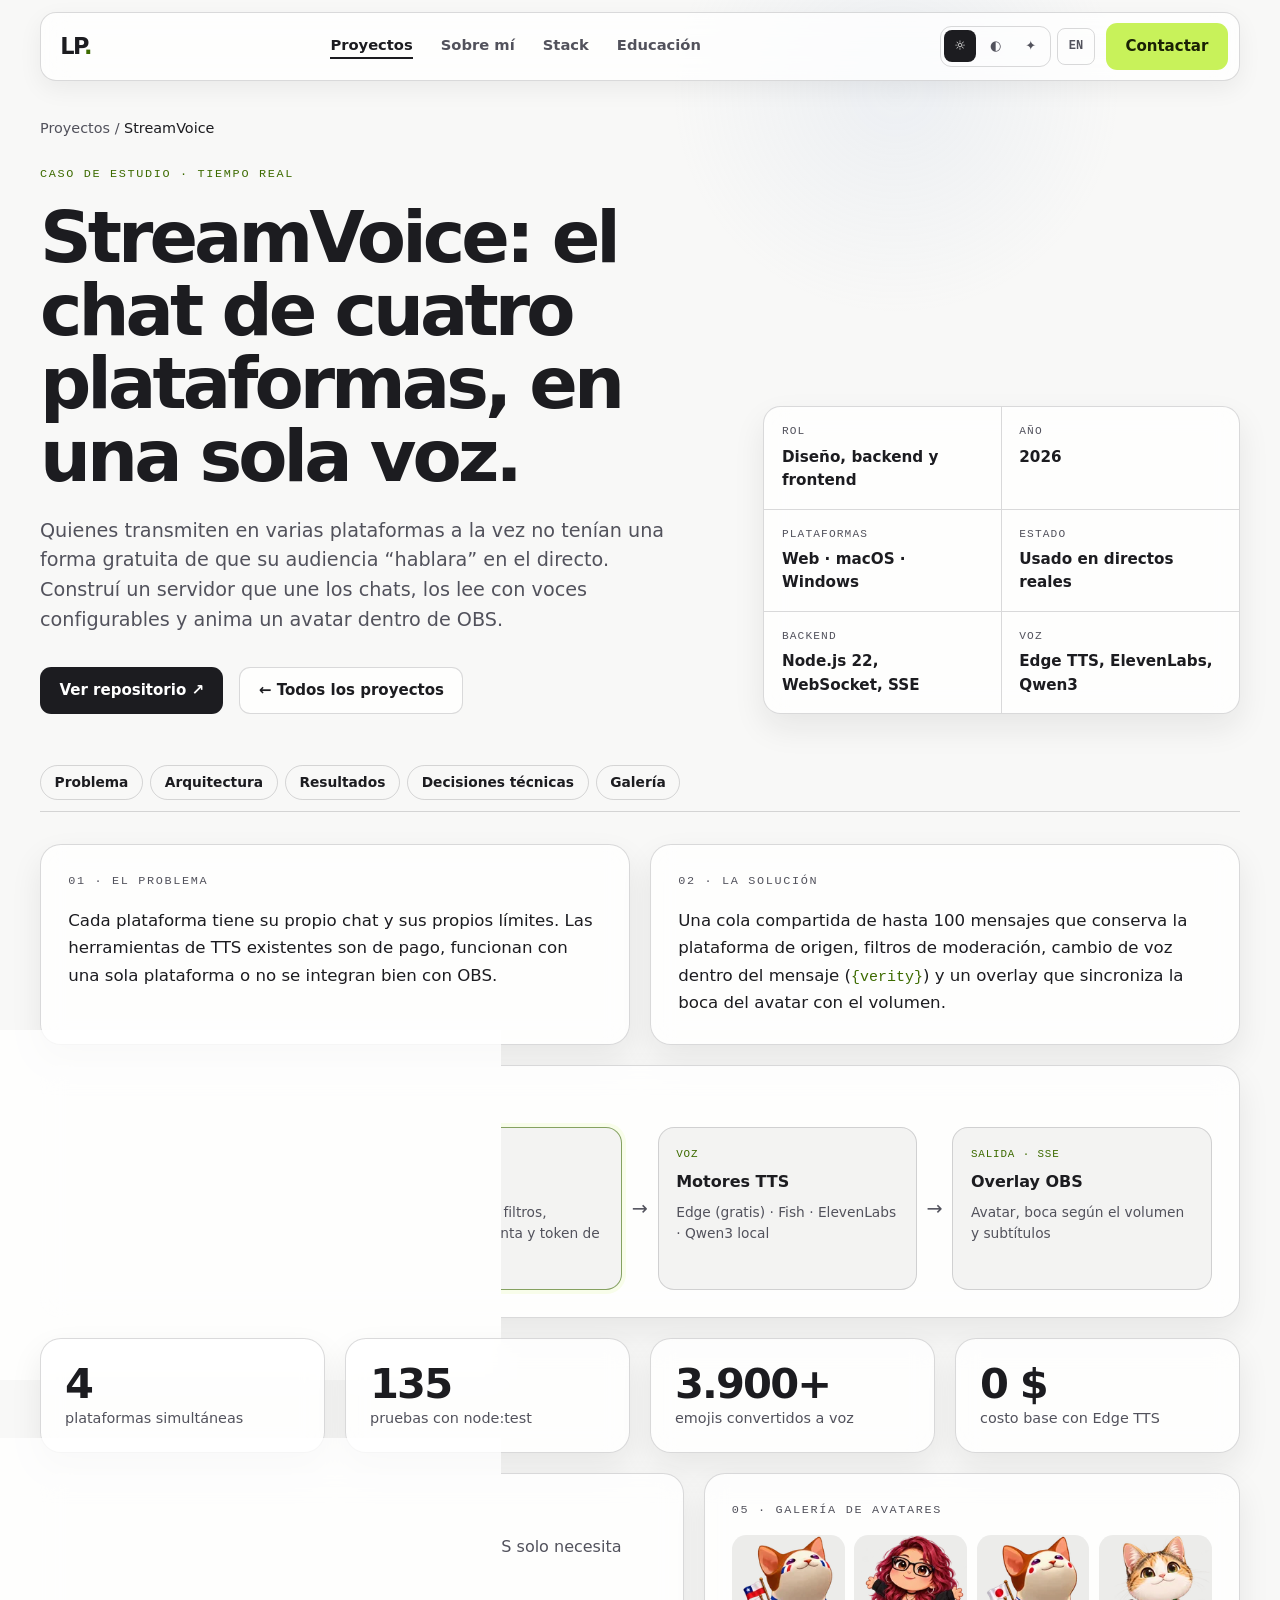
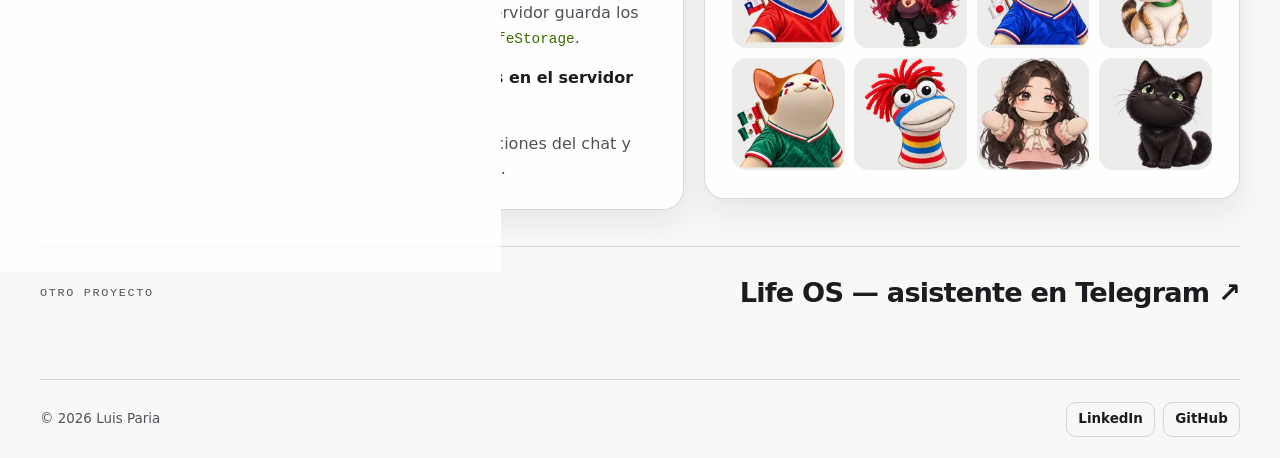
==== streamvoice.html @ 509f2f25 "Rediseña el portafolio y agrega StreamVoice y Life OS - Portada con titular de propuesta de valor, c" ====
<!DOCTYPE html>
<html lang="es">
  <head>
    <meta charset="UTF-8" />
    <meta name="viewport" content="width=device-width, initial-scale=1.0" />
    <meta name="description" content="Caso de estudio de StreamVoice: TTS multistream para OBS con Twitch, YouTube, Kick y TikTok en una sola cola de voz." />
    <title>StreamVoice — Caso de estudio · Luis Paria</title>
    <link rel="icon" type="image/svg+xml" href="data:image/svg+xml,%3Csvg xmlns='http://www.w3.org/2000/svg' viewBox='0 0 64 64'%3E%3Crect width='64' height='64' rx='18' fill='%2318181B'/%3E%3Cpath d='M18 16v32h7V31l12 17h9L33 30l12-14h-9L25 30V16z' fill='%23F4F4F5'/%3E%3C/svg%3E" />
    <link rel="stylesheet" href="styles.css" />
  </head>
  <body class="case-page">
    <a class="skip-link" href="#contenido" data-i18n="skipLink">Saltar al contenido</a>
    <div class="cursor-aura" aria-hidden="true"></div><div class="pixel-scenery" aria-hidden="true"></div>
    <header class="site-header">
      <a class="brand" href="index.html" aria-label="Luis Paria, inicio">LP<span>.</span></a>
      <nav class="desktop-nav" aria-label="Navegación principal"><a href="index.html#proyectos" aria-current="page" data-i18n="navProjects">Proyectos</a><a href="index.html#perfil" data-i18n="navAbout">Sobre mí</a><a href="index.html#stack" data-i18n="navStack">Stack</a><a href="index.html#educacion" data-i18n="navEducation">Educación</a></nav>
      <div class="header-actions">
        <div class="theme-switcher" role="group" aria-label="Selector de modo visual">
          <button class="theme-choice" data-theme-choice="light" type="button" aria-pressed="false"><span aria-hidden="true">☼</span></button>
          <button class="theme-choice" data-theme-choice="dark" type="button" aria-pressed="true"><span aria-hidden="true">◐</span></button>
          <button class="theme-choice" data-theme-choice="pixel" type="button" aria-pressed="false"><span aria-hidden="true">✦</span></button>
        </div>
        <button class="music-button" id="music-toggle" type="button" aria-pressed="false" hidden><span aria-hidden="true">♫</span><span class="music-label">Música: OFF</span></button>
        <button class="language-button" id="language-toggle" type="button" aria-label="Change language">EN</button>
        <a class="button button-accent header-cta" href="index.html#contacto" data-i18n="navContactCta">Contactar</a>
      </div>
      <details class="mobile-menu"><summary aria-label="Abrir navegación"><span data-i18n="menu">Menú</span></summary><nav aria-label="Navegación móvil"><a href="index.html#proyectos" data-i18n="navProjects">Proyectos</a><a href="index.html#perfil" data-i18n="navAbout">Sobre mí</a><a href="index.html#stack" data-i18n="navStack">Stack</a><a href="index.html#educacion" data-i18n="navEducation">Educación</a><a href="index.html#contacto" data-i18n="navContact">Contacto</a></nav></details>
    </header>

    <main id="contenido" class="case">
      <section class="section case-hero">
        <nav class="crumb" aria-label="Ruta"><a href="index.html#proyectos" data-i18n="navProjects">Proyectos</a> / <span aria-current="page">StreamVoice</span></nav>
        <div class="case-top">
          <div>
            <p class="eyebrow accent-text" data-i18n="csKicker">CASO DE ESTUDIO · TIEMPO REAL</p>
            <h1 data-i18n="csTitle">StreamVoice: el chat de cuatro plataformas, en una sola voz.</h1>
            <p class="lead" data-i18n="csSummary">Quienes transmiten en varias plataformas a la vez no tenían una forma gratuita de que su audiencia “hablara” en el directo. Construí un servidor que une los chats, los lee con voces configurables y anima un avatar dentro de OBS.</p>
            <div class="hero-actions"><a class="button button-primary" href="https://github.com/Lavields/stream-tts-overlay" target="_blank" rel="noreferrer" data-i18n="viewRepo">Ver repositorio ↗</a><a class="button button-outline" href="index.html#proyectos" data-i18n="csBack">← Todos los proyectos</a></div>
          </div>
          <dl class="case-facts">
            <div><dt data-i18n="csRole">Rol</dt><dd data-i18n="csRoleValue">Diseño, backend y frontend</dd></div>
            <div><dt data-i18n="csYear">Año</dt><dd>2026</dd></div>
            <div><dt data-i18n="csPlatforms">Plataformas</dt><dd>Web · macOS · Windows</dd></div>
            <div><dt data-i18n="csStatus">Estado</dt><dd data-i18n="csStatusValue">Usado en directos reales</dd></div>
            <div><dt>Backend</dt><dd>Node.js 22, WebSocket, SSE</dd></div>
            <div><dt data-i18n="csVoice">Voz</dt><dd>Edge TTS, ElevenLabs, Qwen3</dd></div>
          </dl>
        </div>
        <nav class="case-toc" aria-label="Secciones del caso" data-i18n-label="csTocLabel">
          <a href="#problema" data-i18n="csTocProblem">Problema</a><a href="#arquitectura" data-i18n="csTocArch">Arquitectura</a><a href="#resultados" data-i18n="csTocResults">Resultados</a><a href="#decisiones" data-i18n="csTocDecisions">Decisiones técnicas</a><a href="#galeria" data-i18n="csTocGallery">Galería</a>
        </nav>
      </section>

      <section class="case-body">
        <div class="case-cols" id="problema">
          <article class="case-box reveal"><h2 class="eyebrow" data-i18n="csProblemKicker">01 · EL PROBLEMA</h2><p data-i18n="csProblem">Cada plataforma tiene su propio chat y sus propios límites. Las herramientas de TTS existentes son de pago, funcionan con una sola plataforma o no se integran bien con OBS.</p></article>
          <article class="case-box reveal"><h2 class="eyebrow" data-i18n="csSolutionKicker">02 · LA SOLUCIÓN</h2><p data-i18n="csSolution">Una cola compartida de hasta 100 mensajes que conserva la plataforma de origen, filtros de moderación, cambio de voz dentro del mensaje (<code>{verity}</code>) y un overlay que sincroniza la boca del avatar con el volumen.</p></article>
        </div>

        <article class="case-box reveal" id="arquitectura">
          <h2 class="eyebrow" data-i18n="csArchKicker">03 · ARQUITECTURA</h2>
          <ol class="flow">
            <li class="node"><span class="node-kicker" data-i18n="csNodeIn">ENTRADA</span><strong data-i18n="csNodeInTitle">Chats en vivo</strong><span class="pf-row"><em class="pf tw">TWITCH</em><em class="pf yt">YOUTUBE</em><em class="pf kk">KICK</em><em class="pf tt">TIKTOK</em></span><span data-i18n="csNodeInText">WebSocket, polling y webhooks firmados</span></li>
            <li class="node node-core"><span class="node-kicker" data-i18n="csNodeCore">NÚCLEO</span><strong>server.mjs</strong><span data-i18n="csNodeCoreText">Cola compartida, filtros, permisos por cuenta y token de overlay aislado</span></li>
            <li class="node"><span class="node-kicker" data-i18n="csNodeVoice">VOZ</span><strong data-i18n="csNodeVoiceTitle">Motores TTS</strong><span data-i18n="csNodeVoiceText">Edge (gratis) · Fish · ElevenLabs · Qwen3 local</span></li>
            <li class="node"><span class="node-kicker" data-i18n="csNodeOut">SALIDA · SSE</span><strong data-i18n="csNodeOutTitle">Overlay OBS</strong><span data-i18n="csNodeOutText">Avatar, boca según el volumen y subtítulos</span></li>
          </ol>
        </article>

        <dl class="case-kpis" id="resultados">
          <div class="reveal"><dt data-i18n="csKpi1">plataformas simultáneas</dt><dd>4</dd></div>
          <div class="reveal"><dt data-i18n="csKpi2">pruebas con node:test</dt><dd>135</dd></div>
          <div class="reveal"><dt data-i18n="csKpi3">emojis convertidos a voz</dt><dd>3.900+</dd></div>
          <div class="reveal"><dt data-i18n="csKpi4">costo base con Edge TTS</dt><dd>0 $</dd></div>
        </dl>

        <div class="case-cols case-cols-wide">
          <article class="case-box reveal" id="decisiones">
            <h2 class="eyebrow" data-i18n="csDecisionsKicker">04 · DECISIONES TÉCNICAS</h2>
            <ul class="decisions">
              <li data-i18n="csDecision1"><strong>SSE en vez de WebSocket para el overlay:</strong> OBS solo necesita recibir estado, y SSE se reconecta solo.</li>
              <li data-i18n="csDecision2"><strong>Claves que nunca vuelven al navegador:</strong> el servidor guarda los secretos, y en la app de escritorio se cifran con <code>safeStorage</code>.</li>
              <li data-i18n="csDecision3"><strong>Contraseñas con scrypt y permisos validados en el servidor</strong> para cada canal y avatar.</li>
              <li data-i18n="csDecision4"><strong>Texto pensado para el habla:</strong> expande abreviaciones del chat y describe emojis con los nombres de Unicode CLDR.</li>
            </ul>
          </article>
          <article class="case-box reveal" id="galeria">
            <h2 class="eyebrow" data-i18n="csGalleryKicker">05 · GALERÍA DE AVATARES</h2>
            <div class="gallery">
              <img src="assets/avatars/cat-chile.webp" alt="Avatar gato con camiseta de Chile" data-i18n-alt="csAlt1" width="160" height="160" loading="lazy" />
              <img src="assets/avatars/chibi-ruby.webp" alt="Avatar chibi de pelo rojo" data-i18n-alt="csAlt2" width="160" height="160" loading="lazy" />
              <img src="assets/avatars/cat-japon.webp" alt="Avatar gato con camiseta de Japón" data-i18n-alt="csAlt3" width="160" height="160" loading="lazy" />
              <img src="assets/avatars/cat-calico.webp" alt="Avatar gato calicó" data-i18n-alt="csAlt4" width="160" height="160" loading="lazy" />
              <img src="assets/avatars/cat-mexico.webp" alt="Avatar gato con camiseta de México" data-i18n-alt="csAlt5" width="160" height="160" loading="lazy" />
              <img src="assets/avatars/sock.webp" alt="Avatar marioneta de calcetín" data-i18n-alt="csAlt6" width="160" height="160" loading="lazy" />
              <img src="assets/avatars/female.webp" alt="Avatar de chica" data-i18n-alt="csAlt7" width="160" height="160" loading="lazy" />
              <img src="assets/avatars/cat-black.webp" alt="Avatar gato negro" data-i18n-alt="csAlt8" width="160" height="160" loading="lazy" />
            </div>
          </article>
        </div>

        <a class="case-next" href="https://github.com/Lavields/life-os-assistant" target="_blank" rel="noreferrer"><span class="eyebrow" data-i18n="csNext">OTRO PROYECTO</span><strong data-i18n="csNextTitle">Life OS — asistente en Telegram ↗</strong></a>
      </section>
    </main>

    <footer><span>© <span id="year"></span> Luis Paria</span><div><a href="https://www.linkedin.com/in/parialuis/" target="_blank" rel="noreferrer"><span>LinkedIn</span></a><a href="https://github.com/Lavields" target="_blank" rel="noreferrer"><span>GitHub</span></a></div></footer>
    <script src="main.js"></script>
  </body>
</html>
---- styles.css ----
@import url('https://fonts.googleapis.com/css2?family=Press+Start+2P&family=VT323&display=swap');

:root {
  --ink: #1c1c20;
  --paper: #f8f8f7;
  --surface: #ececea;
  --panel: rgba(255, 255, 255, .76);
  --muted: #52525c;
  --line: rgba(28, 28, 32, .16);
  --button: #1c1c20;
  --button-text: #fff;
  --focus: #0c63e7;
  --shadow: 0 14px 32px rgba(25, 25, 30, .08);
  --accent: #c8f25a;
  --accent-ink: #1a2105;
  --accent-text: #3d6b00;
  --mono: ui-monospace, "SF Mono", "JetBrains Mono", Menlo, Consolas, monospace;
  --radius: 1.1rem;
  color-scheme: light;
}

html[data-theme="dark"] {
  --ink: #f5f6f7;
  --paper: #0e1013;
  --surface: #1a1d22;
  --panel: rgba(23, 25, 30, .78);
  --muted: #b0b5be;
  --line: rgba(245, 246, 247, .12);
  --button: #f5f6f7;
  --button-text: #16171a;
  --focus: #8fc5ff;
  --shadow: 0 14px 35px rgba(0, 0, 0, .3);
  --accent: #c8f25a;
  --accent-ink: #11140a;
  --accent-text: #c8f25a;
  color-scheme: dark;
}

html[data-theme="pixel"] {
  --ink: #f8f4d5;
  --paper: #215a42;
  --surface: #2f7b4c;
  --panel: rgba(24, 70, 47, .94);
  --muted: #e4f4bc;
  --line: #b9d97d;
  --button: #df5c4f;
  --button-text: #fffdf1;
  --focus: #ffdb62;
  --gold: #f5c95a;
  --shadow: 5px 5px 0 #183d30;
  --accent: #f5c95a;
  --accent-ink: #194b37;
  --accent-text: #ffdb62;
  --radius: 2px;
  color-scheme: dark;
}

* { box-sizing: border-box; }
html { scroll-behavior: smooth; scroll-padding-top: 6.5rem; }
body {
  margin: 0;
  overflow-x: hidden;
  background: var(--paper);
  color: var(--ink);
  font-family: Inter, ui-sans-serif, system-ui, -apple-system, BlinkMacSystemFont, "Segoe UI", sans-serif;
  font-size: 16px;
  line-height: 1.55;
  -webkit-font-smoothing: antialiased;
  transition: background .35s ease, color .35s ease;
}
a, button, summary { cursor: pointer; }
a { color: inherit; text-decoration: none; }
button, summary { font: inherit; }
img { max-width: 100%; }
code { font-family: var(--mono); font-size: .9em; color: var(--accent-text); }
:focus-visible { outline: 3px solid var(--focus); outline-offset: 4px; border-radius: .3rem; }
[hidden] { display: none !important; }
.sr-only { position: absolute; width: 1px; height: 1px; padding: 0; margin: -1px; overflow: hidden; clip: rect(0 0 0 0); white-space: nowrap; border: 0; }

.skip-link {
  position: fixed; z-index: 100; top: 0; left: 1rem;
  padding: .6rem .85rem; background: var(--ink); color: var(--paper);
  transform: translateY(-120%); transition: transform .2s ease;
}
.skip-link:focus { transform: translateY(.75rem); }

.cursor-aura, .pixel-scenery { position: fixed; inset: 0; z-index: 0; pointer-events: none; }
.cursor-aura { background: radial-gradient(20rem circle at var(--mouse-x, 70%) var(--mouse-y, 10%), rgba(170, 190, 220, .14), transparent 70%); }
.pixel-scenery { display: none; }
.site-header, main, footer { position: relative; z-index: 1; }
.site-header, .section, footer, .case-body { width: min(1200px, calc(100% - 3rem)); margin-inline: auto; }

/* ---------- Cabecera ---------- */
.site-header {
  position: sticky; top: .75rem; z-index: 20; display: flex; align-items: center; gap: 1rem;
  min-height: 4.25rem; padding: .6rem .7rem .6rem 1.2rem; border: 1px solid var(--line); border-radius: 1rem;
  background: var(--panel); box-shadow: 0 8px 24px rgba(15, 15, 20, .06);
  backdrop-filter: blur(14px); -webkit-backdrop-filter: blur(14px);
}
.brand { flex: 0 0 auto; font-size: 1.4rem; font-weight: 900; letter-spacing: -.06em; }
.brand span { color: var(--accent-text); }
.desktop-nav { display: flex; gap: 1.75rem; margin: auto; font-size: .92rem; font-weight: 600; }
.desktop-nav a, .project-actions a, .text-link { border-bottom: 2px solid transparent; transition: border-color .2s ease, color .2s ease; }
.desktop-nav a { color: var(--muted); }
.desktop-nav a:hover, .desktop-nav a:focus-visible, .desktop-nav a[aria-current="page"], .project-actions a:hover, .project-actions a:focus-visible, .text-link:hover, .text-link:focus-visible {
  color: var(--ink); border-bottom-color: currentColor;
}
.header-actions { display: flex; align-items: center; gap: .4rem; }
.theme-switcher { display: flex; align-items: center; gap: .2rem; padding: .2rem; border: 1px solid var(--line); border-radius: .7rem; }
.theme-choice, .music-button, .language-button {
  display: inline-grid; place-items: center; min-width: 2.35rem; min-height: 2.35rem;
  border: 1px solid transparent; border-radius: .5rem; background: transparent; color: var(--muted);
  padding: .3rem .5rem; font-size: .82rem; font-weight: 800;
  transition: background .2s ease, color .2s ease, border-color .2s ease;
}
.theme-choice { min-width: 2rem; min-height: 2rem; padding: .2rem; }
.language-button { border-color: var(--line); font-family: var(--mono); font-size: .75rem; }
.music-button { display: inline-flex; gap: .38rem; border-color: var(--line); }
.theme-choice[aria-pressed="true"] { background: var(--ink); color: var(--paper); }
.music-button[aria-pressed="true"] { border-color: var(--gold, #d59b22); color: var(--ink); background: color-mix(in srgb, var(--gold, #f5c95a) 22%, transparent); }
.theme-choice:hover, .music-button:hover, .language-button:hover { color: var(--ink); background: var(--surface); }
.theme-choice[aria-pressed="true"]:hover { background: var(--ink); color: var(--paper); }
.header-cta { min-height: 2.5rem; margin-left: .3rem; }
.mobile-menu { display: none; }

/* ---------- Botones y piezas comunes ---------- */
.button {
  display: inline-flex; align-items: center; justify-content: center; min-height: 2.9rem; gap: .5rem; padding: .7rem 1.15rem;
  border: 1px solid transparent; border-radius: .7rem; font-size: .94rem; font-weight: 700; white-space: nowrap;
  transition: transform .2s ease, box-shadow .2s ease, background .2s ease, border-color .2s ease;
}
.button:hover { transform: translateY(-2px); }
.button-primary { background: var(--button); color: var(--button-text); }
.button-accent { background: var(--accent); color: var(--accent-ink); }
.button-outline { border-color: var(--line); background: var(--panel); }
.button-outline:hover { border-color: var(--ink); }
.text-link { padding: .25rem 0; font-size: .92rem; font-weight: 700; color: var(--muted); }
.eyebrow { display: flex; align-items: center; gap: .6rem; margin: 0 0 1.1rem; color: var(--muted); font-family: var(--mono); font-size: .74rem; font-weight: 500; letter-spacing: .14em; }
.accent-text { color: var(--accent-text); }
.status-dot { flex: none; width: .55rem; height: .55rem; border-radius: 50%; background: var(--accent); box-shadow: 0 0 0 .25rem color-mix(in srgb, var(--accent) 22%, transparent); }
h1, h2, h3, p { margin-top: 0; }
.section { padding-block: 5.5rem; }

/* ---------- Portada ---------- */
.hero { display: grid; grid-template-columns: minmax(0, 1.3fr) minmax(18rem, .9fr); align-items: start; gap: 3.5rem; padding-block: 4.5rem 4rem; }
h1 { max-width: 760px; margin-bottom: 1.4rem; font-size: clamp(2.7rem, 5.6vw, 4.6rem); line-height: 1.02; letter-spacing: -.055em; }
h1 em { color: var(--muted); font-style: normal; }
.lead { max-width: 640px; color: var(--muted); font-size: clamp(1.05rem, 1.5vw, 1.2rem); }
.lead strong { color: var(--ink); font-weight: 650; }
.hero-actions { display: flex; flex-wrap: wrap; align-items: center; gap: .75rem 1rem; margin-top: 2rem; }
.proof { display: grid; grid-template-columns: repeat(4, 1fr); gap: 1rem; margin: 3.25rem 0 0; padding-top: 1.4rem; border-top: 1px solid var(--line); }
.proof div { display: flex; flex-direction: column-reverse; justify-content: flex-end; }
.proof dd { margin: 0; font-size: clamp(1.6rem, 2.6vw, 2.05rem); font-weight: 800; letter-spacing: -.04em; line-height: 1.1; }
.proof dt { margin-top: .3rem; color: var(--muted); font-size: .84rem; line-height: 1.35; }
.hero-side { display: grid; gap: 1rem; }
.portrait-card { position: relative; margin: 0; overflow: hidden; aspect-ratio: 4 / 3.3; border: 1px solid var(--line); border-radius: 1.4rem; background: var(--surface); }
.portrait-card img { display: block; width: 100%; height: 100%; object-fit: cover; filter: grayscale(100%) contrast(1.05); transition: filter .3s ease, transform .3s ease; }
.portrait-card:hover img { filter: grayscale(15%); transform: scale(1.02); }
.availability {
  position: absolute; left: 1rem; bottom: 1rem; display: inline-flex; align-items: center; gap: .6rem;
  padding: .6rem .9rem; border: 1px solid rgba(255, 255, 255, .18); border-radius: .8rem;
  background: rgba(11, 12, 14, .76); color: #f5f6f7; font-size: .86rem; font-weight: 600;
  backdrop-filter: blur(8px); -webkit-backdrop-filter: blur(8px);
}
.now-card {
  display: flex; align-items: center; justify-content: space-between; gap: 1rem; padding: 1.1rem 1.2rem;
  border: 1px solid var(--line); border-radius: var(--radius); background: var(--panel); transition: border-color .2s ease, transform .2s ease;
}
.now-card:hover { border-color: var(--ink); transform: translateY(-2px); }
.now-card .eyebrow { margin-bottom: .35rem; font-size: .68rem; }
.now-card strong { display: block; font-size: 1.02rem; }
.now-sub { display: block; color: var(--muted); font-size: .84rem; }
.avatar-stack { display: flex; flex: none; }
.avatar-stack img { width: 2.9rem; height: 2.9rem; margin-left: -.65rem; border: 2px solid var(--paper); border-radius: .8rem; background: var(--surface); object-fit: cover; }

/* ---------- Encabezados de sección ---------- */
.profile, .projects, .education, .contact { border-top: 1px solid var(--line); }
.section-heading { max-width: 760px; }
.section-heading h2, .contact h2 { margin-bottom: 0; font-size: clamp(2.1rem, 4.2vw, 3.6rem); line-height: 1.04; letter-spacing: -.05em; }

/* ---------- Proyectos ---------- */
.projects-head { display: flex; flex-wrap: wrap; align-items: flex-end; justify-content: space-between; gap: 1.5rem; }
.filters { display: flex; flex-wrap: wrap; gap: .45rem; }
.filters button {
  min-height: 2.4rem; padding: .35rem .95rem; border: 1px solid var(--line); border-radius: 999px;
  background: transparent; color: var(--ink); font-size: .86rem; font-weight: 600; transition: background .2s ease, border-color .2s ease;
}
.filters button:hover { border-color: var(--ink); }
.filters button[aria-pressed="true"] { background: var(--ink); border-color: var(--ink); color: var(--paper); }
.project-list { display: grid; grid-template-columns: minmax(0, 1.3fr) minmax(0, 1fr); gap: 1.25rem; margin-top: 2.5rem; }
.project-card { display: flex; flex-direction: column; overflow: hidden; border-radius: 1.4rem; transition: transform .22s ease, border-color .22s ease; }
.project-card:hover { transform: translateY(-3px); border-color: color-mix(in srgb, var(--ink) 40%, transparent); }
.project-visual { position: relative; height: 16.5rem; margin: 0; overflow: hidden; border-bottom: 1px solid var(--line); background: var(--surface); }
.project-thumb img { display: block; width: 100%; height: 100%; object-fit: cover; }
.pixel-thumb { display: none !important; }
.project-content { display: flex; flex: 1; flex-direction: column; gap: .8rem; padding: 1.5rem 1.6rem 1.6rem; }
.project-type { display: flex; flex-wrap: wrap; justify-content: space-between; gap: .5rem; margin: 0; font-family: var(--mono); font-size: .72rem; letter-spacing: .08em; }
.badge, .badge-new { color: var(--accent-text); font-weight: 600; }
.badge-new::before { content: "● "; }
.project-year { color: var(--muted); }
.project-card h3 { margin: 0; font-size: clamp(1.4rem, 2.2vw, 1.75rem); line-height: 1.15; letter-spacing: -.035em; }
.project-desc { margin: 0; color: var(--muted); font-size: .97rem; }
.kpis { display: flex; flex-wrap: wrap; gap: .8rem 1.6rem; margin: .2rem 0 0; }
.kpis div { display: flex; flex-direction: column-reverse; }
.kpis dd { margin: 0; font-size: 1.35rem; font-weight: 750; letter-spacing: -.03em; }
.kpis dt { color: var(--muted); font-size: .78rem; }
.project-foot { display: flex; flex-wrap: wrap; align-items: center; justify-content: space-between; gap: 1rem; margin-top: auto; padding-top: .4rem; }
.tags { display: flex; flex-wrap: wrap; gap: .4rem; margin: 0; padding: 0; list-style: none; }
.skill-list span, .tags li {
  display: inline-flex; align-items: center; gap: .44rem; padding: .34rem .7rem; border: 1px solid var(--line);
  border-radius: 999px; color: var(--ink); background: color-mix(in srgb, var(--surface) 55%, transparent); font-size: .78rem; font-weight: 600;
}
.project-actions { display: flex; flex-wrap: wrap; gap: 1.1rem; font-size: .92rem; font-weight: 700; }
.project-actions a { padding-bottom: .1rem; }
.project-actions a + a { color: var(--muted); }

/* Visual de StreamVoice: overlay de OBS + cola de mensajes */
.sv-visual { display: flex; align-items: center; justify-content: center; gap: 1.2rem; padding: 1.2rem; background: linear-gradient(135deg, #1d1530, #0f1a25 60%, #12201a); color: #f3f4f6; }
.obs-window { position: relative; flex: 0 1 18rem; height: 11.5rem; overflow: hidden; border: 1px solid rgba(255, 255, 255, .16); border-radius: .9rem; background: rgba(0, 0, 0, .45); }
.obs-bar { display: flex; align-items: center; gap: .35rem; height: 1.6rem; padding: 0 .6rem; border-bottom: 1px solid rgba(255, 255, 255, .09); color: #9aa0aa; font-family: var(--mono); font-size: .66rem; }
.obs-bar i { width: .45rem; height: .45rem; border-radius: 50%; background: #ff5f57; }
.obs-bar i:nth-child(2) { background: #febc2e; } .obs-bar i:nth-child(3) { background: #28c840; }
.obs-bar span { margin-left: .3rem; }
.obs-window img { position: absolute; left: .9rem; bottom: .75rem; width: 5.4rem; height: 5.4rem; animation: avatar-talk 1.6s ease-in-out infinite; }
.obs-sub { position: absolute; left: 7rem; right: .8rem; bottom: 1.4rem; margin: 0; padding: .45rem .6rem; border-radius: .6rem; background: rgba(255, 255, 255, .93); color: #111; font-size: .74rem; line-height: 1.35; }
.obs-sub b { color: #9146ff; }
@keyframes avatar-talk { 0%, 100% { transform: translateY(0); } 50% { transform: translateY(-3px); } }
.tts-queue { display: grid; flex: 0 1 15rem; gap: .45rem; margin: 0; padding: 0; list-style: none; }
.tts-queue li { display: flex; align-items: center; gap: .5rem; padding: .45rem .6rem; border: 1px solid rgba(255, 255, 255, .09); border-radius: .6rem; background: rgba(255, 255, 255, .05); font-size: .76rem; white-space: nowrap; }
.pf { padding: .12rem .35rem; border-radius: .3rem; color: #fff; font-family: var(--mono); font-size: .62rem; font-style: normal; }
.pf.tw { background: #9146ff; } .pf.yt { background: #e0002d; } .pf.kk { background: #53fc18; color: #0b0c0e; } .pf.tt { background: #25f4ee; color: #0b0c0e; }

/* Visual de Life OS: conversación de Telegram */
.chat-visual { display: flex; flex-direction: column; justify-content: center; gap: .5rem; padding: 1.2rem 1.6rem; background: linear-gradient(160deg, #10202c, #0d1418); color: #f3f4f6; }
.msg { max-width: 82%; margin: 0; padding: .5rem .7rem; border-radius: .9rem; font-size: .8rem; line-height: 1.4; }
.msg small { display: block; margin-top: .15rem; color: rgba(255, 255, 255, .5); font-size: .62rem; text-align: right; }
.msg.me { align-self: flex-end; border-bottom-right-radius: .25rem; background: #2b5278; }
.msg.bot { border-bottom-left-radius: .25rem; background: #1e2c3a; }
.msg.voice { display: flex; align-items: center; gap: .45rem; }
.wave { display: inline-flex; align-items: center; gap: 2px; }
.wave i { display: block; width: 3px; height: .5rem; border-radius: 2px; background: #7cb8ff; animation: wave 1.1s ease-in-out infinite; }
.wave i:nth-child(2n) { height: 1rem; animation-delay: -.2s; } .wave i:nth-child(3n) { height: .75rem; animation-delay: -.45s; } .wave i:nth-child(4n) { height: 1.2rem; animation-delay: -.7s; }
@keyframes wave { 0%, 100% { transform: scaleY(.6); } 50% { transform: scaleY(1); } }

/* ---------- Tarjetas con panel ---------- */
.facts, .skill-group, .project-card, .education-panel, .contact-option, .case-box, .case-facts, .case-kpis div {
  border: 1px solid var(--line); background: var(--panel); box-shadow: var(--shadow);
  backdrop-filter: blur(12px); -webkit-backdrop-filter: blur(12px);
}

/* ---------- Sobre mí ---------- */
.profile-grid { display: grid; grid-template-columns: 1fr 1fr; align-items: start; gap: 3.5rem; margin-top: 2.7rem; }
.profile-text { max-width: 620px; margin-bottom: 0; font-size: 1.25rem; line-height: 1.55; }
.facts { margin: 0; padding-inline: 1.1rem; border-radius: var(--radius); }
.facts div { display: flex; align-items: center; justify-content: space-between; min-height: 3.25rem; gap: 1rem; border-bottom: 1px solid var(--line); }
.facts div:last-child { border: 0; }
.facts dt { color: var(--muted); font-size: .85rem; }
.facts dd { margin: 0; text-align: right; font-size: .92rem; font-weight: 700; }

/* ---------- Stack ---------- */
.skills { width: 100%; padding-inline: max(1.5rem, calc((100% - 1200px) / 2)); background: color-mix(in srgb, var(--surface) 45%, var(--paper)); }
.skill-groups { display: grid; grid-template-columns: repeat(3, 1fr); gap: 1rem; margin-top: 2.7rem; }
.skill-group { padding: 1.4rem; border-radius: var(--radius); }
.skill-group h3 { margin-bottom: 1rem; font-size: 1rem; }
.skill-list { display: flex; flex-wrap: wrap; gap: .5rem; }
.skill-list span { transition: transform .2s ease, border-color .2s ease; }
.skill-list span:hover { transform: translateY(-2px); border-color: color-mix(in srgb, var(--ink) 50%, transparent); }
.tech-icon { width: 1.1rem; height: 1.1rem; flex: 0 0 auto; object-fit: contain; }
html[data-theme="dark"] .monochrome, html[data-theme="pixel"] .monochrome { filter: invert(1); }

/* ---------- Educación ---------- */
.education-layout { display: grid; grid-template-columns: 12rem minmax(0, 1fr); gap: 3rem; margin-top: 2.7rem; }
.education-tabs { display: grid; align-content: start; gap: .55rem; }
.education-tabs button {
  width: 100%; padding: .75rem .9rem; border: 1px solid var(--line); border-radius: .7rem; background: transparent; color: var(--muted);
  text-align: left; font-family: var(--mono); font-size: .74rem; font-weight: 600; letter-spacing: .08em; text-transform: uppercase;
  transition: background .2s ease, border-color .2s ease, color .2s ease;
}
.education-tabs button:hover { color: var(--ink); border-color: var(--ink); }
.education-tabs button[aria-selected="true"] { color: var(--paper); border-color: var(--ink); background: var(--ink); }
.education-panel { min-height: 16.75rem; padding: 1.8rem; border-radius: var(--radius); }
.education-meta { margin-bottom: .55rem; color: var(--muted); font-family: var(--mono); font-size: .76rem; letter-spacing: .1em; }
.education-panel h3 { margin-bottom: .2rem; font-size: clamp(1.3rem, 2.5vw, 1.7rem); letter-spacing: -.035em; }
.education-provider { margin-bottom: 1.35rem; color: var(--muted); font-size: .9rem; font-weight: 600; }
.education-panel ul { display: grid; gap: .55rem; margin: 0; padding: 0; color: var(--muted); list-style: none; }
.education-panel li { position: relative; padding-left: 1.15rem; }
.education-panel li::before { position: absolute; left: 0; content: "—"; color: var(--ink); }

/* ---------- Contacto ---------- */
.contact { display: grid; grid-template-columns: minmax(0, 1fr) minmax(0, 1fr); align-items: start; gap: 3rem; }
.contact-copy p:not(.eyebrow) { margin: 1.1rem 0 0; color: var(--muted); font-size: 1.08rem; }
.contact-list { display: grid; gap: .7rem; margin: 0; padding: 0; list-style: none; }
.contact-option { display: flex; align-items: center; gap: .9rem; min-height: 4.4rem; padding: .8rem 1rem; border-radius: var(--radius); transition: border-color .2s ease, transform .2s ease; }
a.contact-option:hover, .contact-mail:hover { border-color: var(--ink); transform: translateY(-2px); }
.contact-option strong { display: block; font-size: 1rem; }
.contact-option small { display: block; color: var(--muted); font-size: .84rem; }
.contact-mail a { display: flex; flex: 1; align-items: center; gap: .9rem; min-width: 0; }
.contact-icon { display: grid; flex: none; place-items: center; width: 2.5rem; height: 2.5rem; border-radius: .7rem; background: var(--surface); font-weight: 800; }
.ic-wa { background: #25d366; color: #08240f; } .ic-in { background: #0a66c2; color: #fff; } .ic-gh { background: var(--ink); color: var(--paper); }
.contact-go { margin-left: auto; color: var(--muted); }
.copy-button { flex: none; min-height: 2.3rem; margin-left: auto; padding: .3rem .8rem; border: 1px solid var(--line); border-radius: .6rem; background: transparent; color: var(--ink); font-size: .82rem; font-weight: 700; }
.copy-button:hover { border-color: var(--ink); }

/* ---------- Pie y barra móvil ---------- */
footer { display: flex; align-items: center; justify-content: space-between; min-height: 5rem; color: var(--muted); font-size: .84rem; border-top: 1px solid var(--line); }
footer div { display: flex; gap: .5rem; }
footer a { display: inline-flex; align-items: center; gap: .42rem; padding: .38rem .7rem; border: 1px solid var(--line); border-radius: .6rem; color: var(--ink); font-weight: 700; transition: background .2s ease, border-color .2s ease; }
footer a:hover { background: var(--surface); border-color: var(--ink); }
.footer-icon { width: 1rem; height: 1rem; flex: 0 0 auto; }
.mobile-dock { display: none; }

/* ---------- Página de caso de estudio ---------- */
.case-hero { padding-block: 3rem 0; }
.crumb { color: var(--muted); font-size: .9rem; }
.crumb a:hover { color: var(--ink); }
.crumb span { color: var(--ink); }
.case-top { display: grid; grid-template-columns: minmax(0, 1.4fr) minmax(18rem, 1fr); align-items: end; gap: 3.5rem; margin-top: 1.6rem; }
.case-facts { display: grid; grid-template-columns: 1fr 1fr; margin: 0; overflow: hidden; border-radius: var(--radius); }
.case-facts div { padding: 1rem 1.1rem; border-bottom: 1px solid var(--line); }
.case-facts div:nth-child(odd) { border-right: 1px solid var(--line); }
.case-facts div:nth-last-child(-n + 2) { border-bottom: 0; }
.case-facts dt { color: var(--muted); font-family: var(--mono); font-size: .7rem; letter-spacing: .1em; text-transform: uppercase; }
.case-facts dd { margin: .3rem 0 0; font-size: .95rem; font-weight: 600; }
.case-toc { position: sticky; top: 5.75rem; z-index: 5; display: flex; gap: .45rem; margin-top: 2.5rem; padding: .7rem 0; overflow-x: auto; border-bottom: 1px solid var(--line); background: var(--paper); }
.case-toc a { flex: none; padding: .35rem .85rem; border: 1px solid var(--line); border-radius: 999px; font-size: .86rem; font-weight: 600; }
.case-toc a:hover { border-color: var(--accent-text); color: var(--accent-text); }
.case-body { display: grid; gap: 1.25rem; padding-block: 2rem 4rem; }
.case-cols { display: grid; grid-template-columns: 1fr 1fr; gap: 1.25rem; }
.case-cols-wide { grid-template-columns: 1.2fr 1fr; align-items: start; }
.case-box { padding: 1.7rem; border-radius: 1.3rem; }
.case-box .eyebrow { margin-bottom: 1rem; }
.case-box p { margin: 0; font-size: 1.04rem; line-height: 1.65; }
.flow { display: grid; grid-template-columns: repeat(4, 1fr); gap: 2.2rem; margin: 0; padding: 0; list-style: none; counter-reset: none; }
.node { position: relative; display: grid; align-content: start; gap: .45rem; padding: 1.1rem; border: 1px solid var(--line); border-radius: 1rem; background: color-mix(in srgb, var(--surface) 60%, transparent); font-size: .86rem; color: var(--muted); }
.node strong { color: var(--ink); font-size: 1rem; }
.node-kicker { color: var(--accent-text); font-family: var(--mono); font-size: .68rem; letter-spacing: .08em; }
.node-core { border-color: color-mix(in srgb, var(--accent-text) 60%, transparent); box-shadow: 0 0 0 4px color-mix(in srgb, var(--accent) 12%, transparent); }
.node:not(:last-child)::after { position: absolute; top: 50%; right: -1.65rem; content: "→"; color: var(--muted); font-size: 1.2rem; transform: translateY(-50%); }
.pf-row { display: flex; flex-wrap: wrap; gap: .3rem; }
.case-kpis { display: grid; grid-template-columns: repeat(4, 1fr); gap: 1.25rem; margin: 0; }
.case-kpis div { display: flex; flex-direction: column-reverse; justify-content: flex-end; padding: 1.4rem 1.5rem; border-radius: 1.3rem; }
.case-kpis dd { margin: 0; font-size: clamp(2rem, 3.4vw, 2.6rem); font-weight: 800; letter-spacing: -.045em; line-height: 1.1; }
.case-kpis dt { color: var(--muted); font-size: .9rem; }
.decisions { display: grid; gap: 1rem; margin: 0; padding: 0; list-style: none; }
.decisions li { position: relative; padding-left: 1.7rem; color: var(--muted); }
.decisions li::before { position: absolute; left: 0; content: "→"; color: var(--accent-text); font-family: var(--mono); }
.decisions strong { color: var(--ink); }
.gallery { display: grid; grid-template-columns: repeat(4, 1fr); gap: .6rem; }
.gallery img { width: 100%; height: auto; aspect-ratio: 1; border-radius: .9rem; background: var(--surface); object-fit: cover; }
.case-next { display: flex; flex-wrap: wrap; align-items: center; justify-content: space-between; gap: 1rem; margin-top: 1rem; padding-top: 1.6rem; border-top: 1px solid var(--line); }
.case-next .eyebrow { margin: 0; }
.case-next strong { font-size: clamp(1.25rem, 2.4vw, 1.7rem); letter-spacing: -.03em; transition: color .2s ease; }
.case-next:hover strong { color: var(--accent-text); }

/* ---------- Animación de entrada ----------
   Solo se oculta cuando main.js confirma que puede revelar (clase reveal-ready).
   Sin JavaScript, o si falla, todo el contenido se ve de inmediato. */
.reveal-ready .reveal { opacity: 0; transform: translateY(14px); transition: opacity .45s ease, transform .45s ease; }
.reveal-ready .reveal.is-visible { opacity: 1; transform: none; }

/* ---------- Tema Pixel Adventure ---------- */
html[data-theme="pixel"] body {
  font-family: "VT323", ui-monospace, monospace; font-size: 1.12rem;
  background-color: #215a42;
  background-image: linear-gradient(rgba(20, 66, 66, .53), rgba(20, 66, 66, .58)), url("assets/pixel-adventure-landscape.webp");
  background-position: center;
  background-size: cover;
  background-attachment: fixed;
}
html[data-theme="pixel"] .pixel-scenery {
  display: block; opacity: .16;
  background: linear-gradient(135deg, transparent 0 48%, #31577a 48% 53%, transparent 53%) 0 13% / 18rem 7rem repeat-x,
    linear-gradient(45deg, transparent 0 48%, #31577a 48% 53%, transparent 53%) 9rem 13% / 18rem 7rem repeat-x;
  image-rendering: pixelated;
}
html[data-theme="pixel"] .cursor-aura { background: radial-gradient(18rem circle at var(--mouse-x, 50%) var(--mouse-y, 10%), rgba(255, 218, 98, .16), transparent 70%); }
html[data-theme="pixel"] .site-header, html[data-theme="pixel"] .facts, html[data-theme="pixel"] .skill-group, html[data-theme="pixel"] .project-card, html[data-theme="pixel"] .education-panel,
html[data-theme="pixel"] .contact-option, html[data-theme="pixel"] .now-card, html[data-theme="pixel"] .portrait-card, html[data-theme="pixel"] .case-box, html[data-theme="pixel"] .case-facts, html[data-theme="pixel"] .case-kpis div {
  border: 3px solid var(--line); border-radius: 2px; box-shadow: var(--shadow); backdrop-filter: none; -webkit-backdrop-filter: none;
}
html[data-theme="pixel"] .site-header, html[data-theme="pixel"] .case-toc { background: #194b37; }
html[data-theme="pixel"] .skills { background: rgba(33, 90, 66, .28); }
html[data-theme="pixel"] .section-heading, html[data-theme="pixel"] .profile-text, html[data-theme="pixel"] .lead, html[data-theme="pixel"] footer { text-shadow: 0 2px 0 rgba(16, 52, 42, .55); }
html[data-theme="pixel"] h1, html[data-theme="pixel"] h2, html[data-theme="pixel"] h3, html[data-theme="pixel"] .eyebrow, html[data-theme="pixel"] .project-type {
  font-family: "Press Start 2P", ui-monospace, monospace; font-weight: 400;
}
html[data-theme="pixel"] h1 { font-size: clamp(1.8rem, 3.8vw, 3.2rem); line-height: 1.3; letter-spacing: -.03em; }
html[data-theme="pixel"] .section-heading h2, html[data-theme="pixel"] .contact h2 { font-size: clamp(1.45rem, 2.9vw, 2.5rem); line-height: 1.35; }
html[data-theme="pixel"] .project-card h3 { font-size: clamp(1rem, 1.7vw, 1.3rem); line-height: 1.55; }
html[data-theme="pixel"] .education-panel h3 { font-size: clamp(.98rem, 1.65vw, 1.25rem); line-height: 1.65; }
html[data-theme="pixel"] .eyebrow, html[data-theme="pixel"] .project-type { font-size: .58rem; line-height: 1.7; }
html[data-theme="pixel"] .button, html[data-theme="pixel"] .theme-choice, html[data-theme="pixel"] .music-button, html[data-theme="pixel"] .language-button,
html[data-theme="pixel"] .skill-list span, html[data-theme="pixel"] .tags li, html[data-theme="pixel"] .education-tabs button, html[data-theme="pixel"] .filters button,
html[data-theme="pixel"] .theme-switcher, html[data-theme="pixel"] .copy-button, html[data-theme="pixel"] .case-toc a, html[data-theme="pixel"] .contact-icon { border-radius: 1px; }
html[data-theme="pixel"] .theme-choice[aria-pressed="true"], html[data-theme="pixel"] .filters button[aria-pressed="true"] { background: var(--gold); border-color: var(--gold); color: #194b37; }
html[data-theme="pixel"] .button-primary { border: 3px solid #ffe49a; box-shadow: 3px 3px 0 #8d3537; }
html[data-theme="pixel"] .button-primary:hover { transform: translateY(-1px); box-shadow: 4px 4px 0 #8d3537; }
html[data-theme="pixel"] .button-primary:active { transform: translate(3px, 3px); box-shadow: 0 0 0 #8d3537; }
html[data-theme="pixel"] .project-visual { border-bottom: 3px solid #163e2e; }
html[data-theme="pixel"] .professional-thumb { display: none !important; }
html[data-theme="pixel"] .pixel-thumb { display: block !important; }
html[data-theme="pixel"] .skill-list span::before { content: "✦"; color: var(--gold); margin-right: .35rem; }
html[data-theme="pixel"] .portrait-card img { filter: none; }
html[data-theme="pixel"] .portrait-card, html[data-theme="pixel"] .avatar-stack img, html[data-theme="pixel"] .gallery img { border-color: var(--gold); border-radius: 2px; }
html[data-theme="pixel"] .education-tabs button { border: 3px solid #163e2e; color: var(--ink); background: rgba(24, 70, 47, .9); }
html[data-theme="pixel"] .education-tabs button[aria-selected="true"] { border-color: var(--gold); color: #194b37; background: var(--gold); box-shadow: 3px 3px 0 #163e2e; }
html[data-theme="pixel"] .education-panel li::before { color: var(--gold); }
html[data-theme="pixel"] .sv-visual, html[data-theme="pixel"] .chat-visual { image-rendering: pixelated; }

/* ---------- Tablet ---------- */
@media (max-width: 1020px) {
  .desktop-nav { gap: 1.1rem; }
  .hero { grid-template-columns: 1fr; gap: 2.5rem; }
  .hero-side { grid-template-columns: minmax(0, 1fr) minmax(0, 1fr); align-items: end; }
  .project-list { grid-template-columns: 1fr 1fr; }
  .flow { grid-template-columns: 1fr 1fr; }
  .node:nth-child(2)::after { content: none; }
  .case-top { grid-template-columns: 1fr; gap: 2rem; }
  .case-cols-wide { grid-template-columns: 1fr; }
}

/* ---------- Móvil ---------- */
@media (max-width: 760px) {
  html { scroll-padding-top: 5.5rem; }
  html[data-theme="pixel"] body { background-attachment: scroll; }
  body:not(.case-page) { padding-bottom: 5.5rem; }
  .site-header, .section, footer, .case-body { width: min(100% - 2rem, 1200px); }
  .site-header { top: .4rem; min-height: 3.9rem; padding: .45rem .5rem .45rem .9rem; gap: .5rem; }
  .brand { font-size: 1.22rem; }
  .desktop-nav, .header-cta { display: none; }
  .header-actions { margin-left: auto; gap: .25rem; }
  .theme-switcher { padding: .12rem; gap: .1rem; }
  .music-label { display: none; }
  .mobile-menu { display: block; position: relative; }
  .mobile-menu summary { display: grid; place-items: center; min-width: 2.35rem; min-height: 2.35rem; border: 1px solid var(--line); border-radius: .5rem; list-style: none; font-size: 0; }
  .mobile-menu summary::after { content: "☰"; font-size: 1rem; }
  .mobile-menu summary::-webkit-details-marker { display: none; }
  .mobile-menu nav { position: absolute; right: 0; top: calc(100% + .55rem); display: grid; min-width: 11rem; padding: .45rem; border: 1px solid var(--line); border-radius: .8rem; background: var(--paper); box-shadow: var(--shadow); }
  .mobile-menu nav a { padding: .7rem .75rem; border-radius: .5rem; font-weight: 650; }
  .mobile-menu nav a:hover { background: var(--surface); }
  .section { padding-block: 3.75rem; }
  .hero { padding-block: 2.5rem 3rem; }
  h1 { font-size: clamp(2.3rem, 10.5vw, 3rem); }
  .hero-actions .button-outline { display: none; }
  .proof { grid-template-columns: 1fr 1fr; gap: 1.1rem; margin-top: 2.2rem; }
  .hero-side { grid-template-columns: 1fr; }
  .portrait-card { aspect-ratio: 16 / 10; }
  .portrait-card img { object-position: center 30%; }
  .projects-head { align-items: flex-start; }
  .filters { flex-wrap: nowrap; width: 100%; overflow-x: auto; padding-bottom: .2rem; scrollbar-width: none; }
  .filters button { flex: none; }
  .project-list { grid-template-columns: 1fr; margin-top: 1.8rem; }
  .project-visual { height: 12.5rem; }
  .sv-visual { padding: .9rem; }
  .tts-queue { display: none; }
  .obs-window { flex-basis: 100%; height: 10rem; }
  .chat-visual { padding: 1rem; }
  .chat-visual .msg:nth-child(3) { display: none; }
  .project-content { padding: 1.2rem 1.2rem 1.3rem; }
  .profile-grid, .contact, .education-layout { grid-template-columns: 1fr; gap: 2rem; }
  .profile-grid, .education-layout { margin-top: 2.2rem; }
  .skill-groups { grid-template-columns: 1fr; margin-top: 2.2rem; }
  .education-tabs { display: flex; gap: .45rem; overflow-x: auto; padding-bottom: .25rem; }
  .education-tabs button { flex: 0 0 auto; width: auto; white-space: nowrap; }
  .education-panel { min-height: 0; padding: 1.3rem; }
  footer { flex-direction: column; align-items: flex-start; gap: .65rem; padding-block: 1.25rem; }
  .mobile-dock {
    position: fixed; left: .75rem; right: .75rem; bottom: calc(.75rem + env(safe-area-inset-bottom)); z-index: 30;
    display: grid; grid-template-columns: 1fr 1fr; gap: .5rem; padding: .5rem;
    border: 1px solid var(--line); border-radius: 1.1rem; background: var(--panel); box-shadow: 0 12px 32px rgba(0, 0, 0, .25);
    backdrop-filter: blur(14px); -webkit-backdrop-filter: blur(14px);
    transition: transform .3s ease, opacity .3s ease;
  }
  .mobile-dock .button { min-height: 2.9rem; padding-inline: .6rem; }
  .mobile-dock.is-hidden { opacity: 0; pointer-events: none; transform: translateY(130%); }
  html[data-theme="pixel"] .mobile-dock { border: 3px solid var(--line); border-radius: 2px; background: #194b37; }
  .case-hero { padding-top: 2rem; }
  .case-toc { top: 4.9rem; }
  .case-facts dd { font-size: .88rem; }
  .case-cols, .flow, .case-kpis { grid-template-columns: 1fr; }
  .case-kpis { grid-template-columns: 1fr 1fr; }
  .node:not(:last-child)::after { top: auto; right: auto; bottom: -1.75rem; left: 1.2rem; content: "↓"; transform: none; }
  .gallery { grid-template-columns: repeat(4, 1fr); gap: .45rem; }
  .case-box { padding: 1.3rem; }
}

@media (prefers-reduced-motion: reduce) {
  html { scroll-behavior: auto; }
  .cursor-aura { display: none; }
  *, *::before, *::after { transition-duration: .01ms !important; animation-duration: .01ms !important; animation-iteration-count: 1 !important; }
}
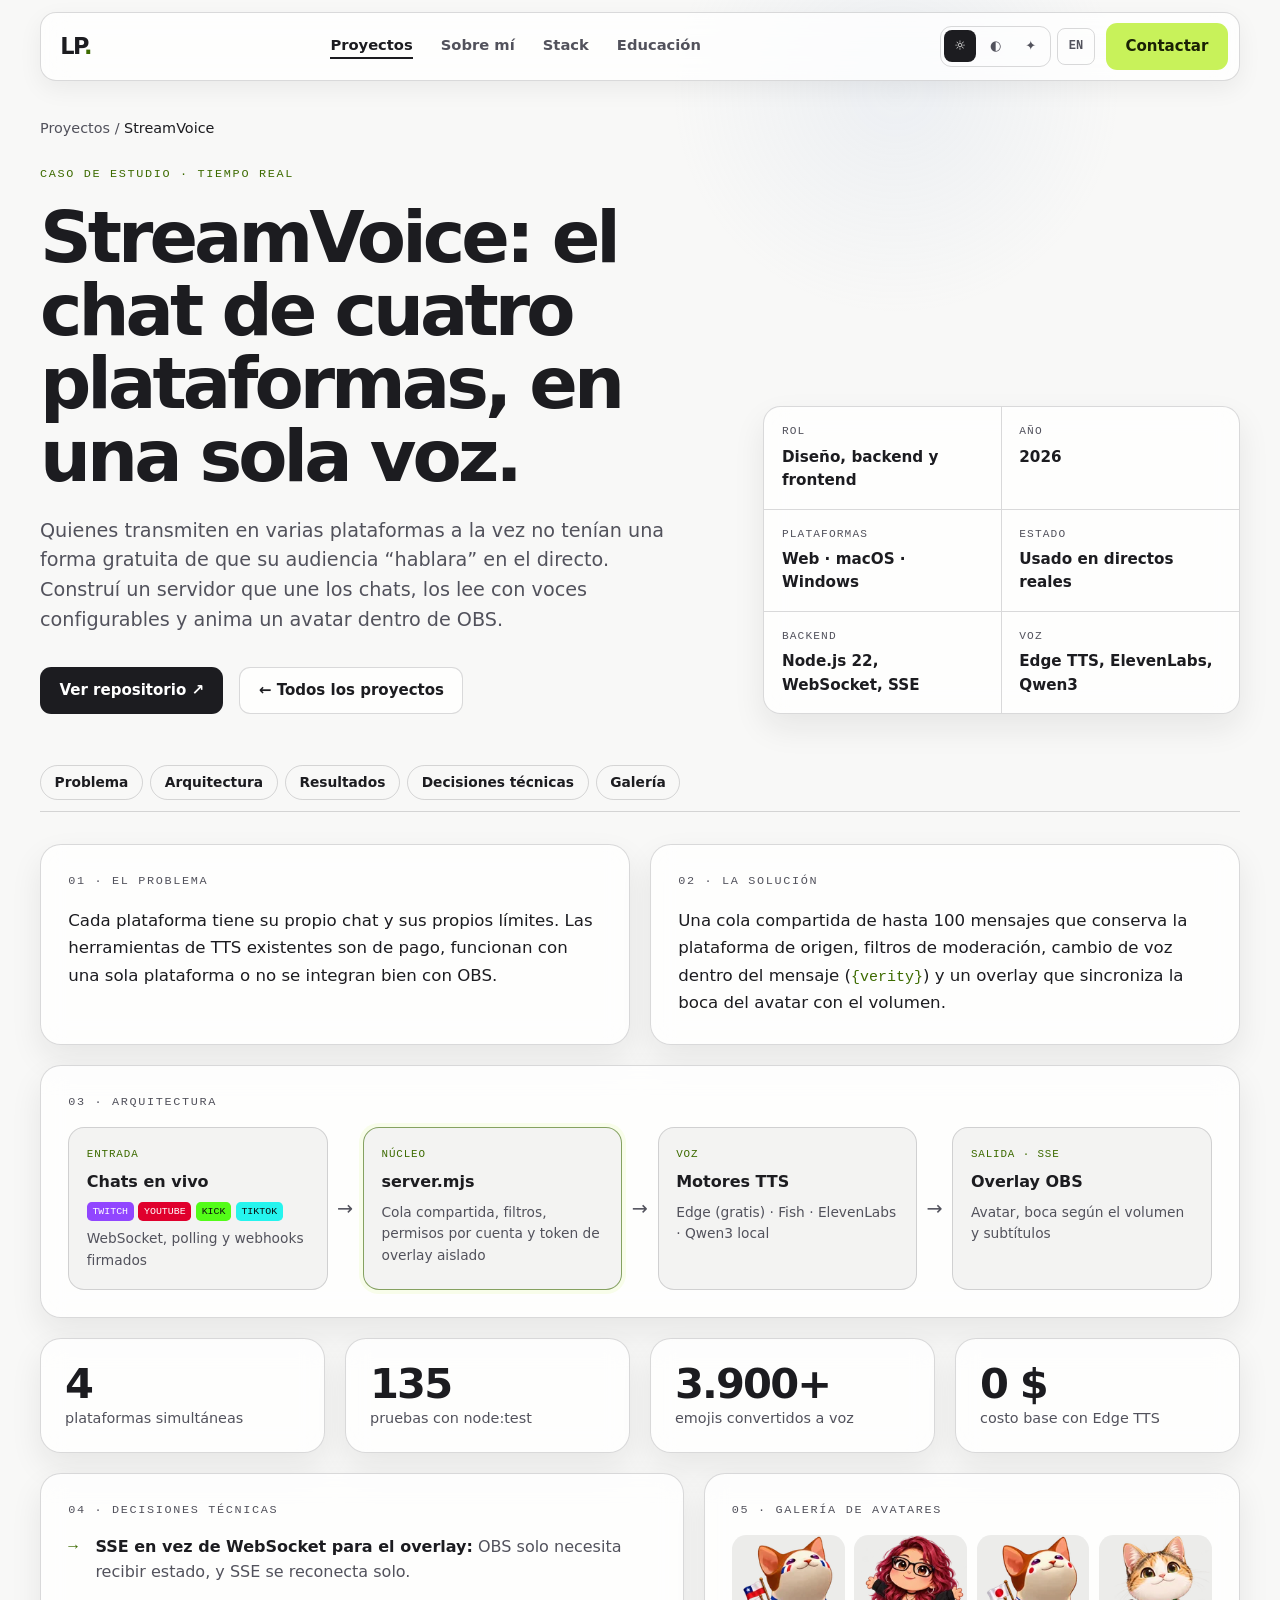
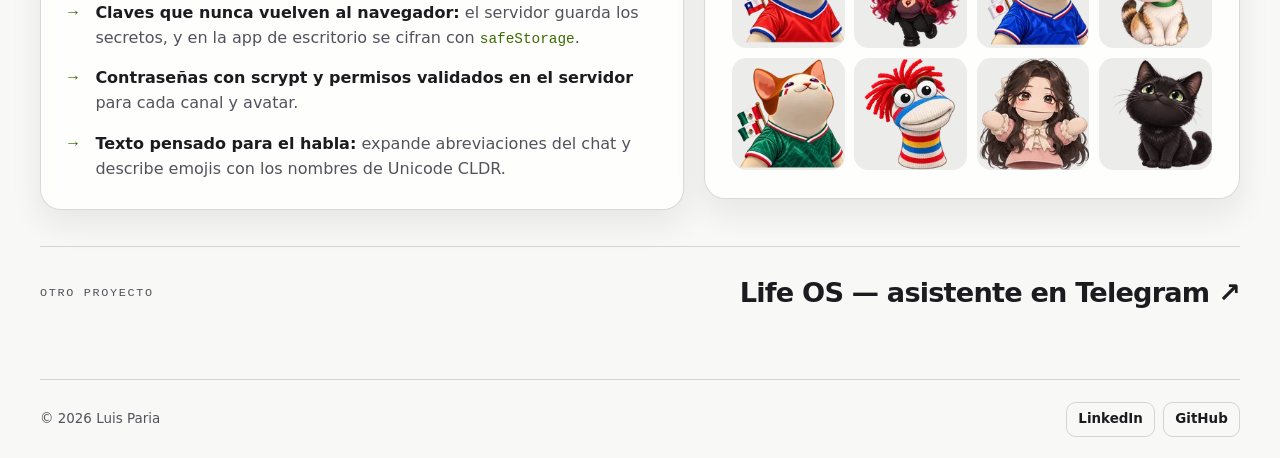
==== commit ef2d7977: "Portada personal, iconos de contacto y favicon pixel art - Hero con el nombre como protagonista y un" ====
--- a/streamvoice.html
+++ b/streamvoice.html
@@ -5,7 +5,9 @@
     <meta name="viewport" content="width=device-width, initial-scale=1.0" />
     <meta name="description" content="Caso de estudio de StreamVoice: TTS multistream para OBS con Twitch, YouTube, Kick y TikTok en una sola cola de voz." />
     <title>StreamVoice — Caso de estudio · Luis Paria</title>
-    <link rel="icon" type="image/svg+xml" href="data:image/svg+xml,%3Csvg xmlns='http://www.w3.org/2000/svg' viewBox='0 0 64 64'%3E%3Crect width='64' height='64' rx='18' fill='%2318181B'/%3E%3Cpath d='M18 16v32h7V31l12 17h9L33 30l12-14h-9L25 30V16z' fill='%23F4F4F5'/%3E%3C/svg%3E" />
+    <link rel="icon" type="image/png" sizes="32x32" href="assets/favicon-32.png" />
+    <link rel="icon" type="image/png" sizes="192x192" href="assets/favicon-192.png" />
+    <link rel="apple-touch-icon" href="assets/apple-touch-icon.png" />
     <link rel="stylesheet" href="styles.css" />
   </head>
   <body class="case-page">
--- a/styles.css
+++ b/styles.css
@@ -144,6 +144,10 @@
 /* ---------- Portada ---------- */
 .hero { display: grid; grid-template-columns: minmax(0, 1.3fr) minmax(18rem, .9fr); align-items: start; gap: 3.5rem; padding-block: 4.5rem 4rem; }
 h1 { max-width: 760px; margin-bottom: 1.4rem; font-size: clamp(2.7rem, 5.6vw, 4.6rem); line-height: 1.02; letter-spacing: -.055em; }
+.hero-avatar { display: none; }
+.hero-hello { margin: 0 0 .4rem; color: var(--muted); font-size: clamp(1.15rem, 1.8vw, 1.5rem); font-weight: 500; }
+.hero-name { margin-bottom: 1.1rem; font-size: clamp(3.6rem, 9vw, 7.4rem); line-height: .92; letter-spacing: -.06em; }
+.hero-role { display: flex; align-items: center; gap: .65rem; margin-bottom: 1rem; font-size: clamp(1.1rem, 1.7vw, 1.4rem); font-weight: 650; letter-spacing: -.01em; }
 h1 em { color: var(--muted); font-style: normal; }
 .lead { max-width: 640px; color: var(--muted); font-size: clamp(1.05rem, 1.5vw, 1.2rem); }
 .lead strong { color: var(--ink); font-weight: 650; }
@@ -295,8 +299,9 @@
 .contact-option strong { display: block; font-size: 1rem; }
 .contact-option small { display: block; color: var(--muted); font-size: .84rem; }
 .contact-mail a { display: flex; flex: 1; align-items: center; gap: .9rem; min-width: 0; }
-.contact-icon { display: grid; flex: none; place-items: center; width: 2.5rem; height: 2.5rem; border-radius: .7rem; background: var(--surface); font-weight: 800; }
-.ic-wa { background: #25d366; color: #08240f; } .ic-in { background: #0a66c2; color: #fff; } .ic-gh { background: var(--ink); color: var(--paper); }
+.contact-icon { display: grid; flex: none; place-items: center; width: 2.5rem; height: 2.5rem; border-radius: .7rem; background: var(--surface); }
+.contact-icon svg { width: 1.3rem; height: 1.3rem; }
+.ic-wa { background: #25d366; color: #fff; } .ic-gm { background: #fff; color: #ea4335; box-shadow: inset 0 0 0 1px rgba(0,0,0,.08); } .ic-in { background: #0a66c2; color: #fff; } .ic-gh { background: var(--ink); color: var(--paper); }
 .contact-go { margin-left: auto; color: var(--muted); }
 .copy-button { flex: none; min-height: 2.3rem; margin-left: auto; padding: .3rem .8rem; border: 1px solid var(--line); border-radius: .6rem; background: transparent; color: var(--ink); font-size: .82rem; font-weight: 700; }
 .copy-button:hover { border-color: var(--ink); }
@@ -385,6 +390,7 @@
   font-family: "Press Start 2P", ui-monospace, monospace; font-weight: 400;
 }
 html[data-theme="pixel"] h1 { font-size: clamp(1.8rem, 3.8vw, 3.2rem); line-height: 1.3; letter-spacing: -.03em; }
+html[data-theme="pixel"] .hero-name { font-size: clamp(2.4rem, 6vw, 4.6rem); line-height: 1.15; }
 html[data-theme="pixel"] .section-heading h2, html[data-theme="pixel"] .contact h2 { font-size: clamp(1.45rem, 2.9vw, 2.5rem); line-height: 1.35; }
 html[data-theme="pixel"] .project-card h3 { font-size: clamp(1rem, 1.7vw, 1.3rem); line-height: 1.55; }
 html[data-theme="pixel"] .education-panel h3 { font-size: clamp(.98rem, 1.65vw, 1.25rem); line-height: 1.65; }
@@ -441,7 +447,12 @@
   .section { padding-block: 3.75rem; }
   .hero { padding-block: 2.5rem 3rem; }
   h1 { font-size: clamp(2.3rem, 10.5vw, 3rem); }
-  .hero-actions .button-outline { display: none; }
+  .hero-name { font-size: clamp(3.2rem, 17vw, 4.6rem); }
+  .hero-avatar { display: block; width: 5.5rem; height: 5.5rem; margin-bottom: 1.4rem; border: 1px solid var(--line); border-radius: 50%; object-fit: cover; object-position: center 30%; filter: grayscale(100%) contrast(1.05); }
+  .hero-actions { display: grid; grid-template-columns: 1fr 1fr; }
+  .hero-actions .button { justify-content: center; }
+  .hero-actions .text-link { display: none; }
+  .portrait-card { display: none; }
   .proof { grid-template-columns: 1fr 1fr; gap: 1.1rem; margin-top: 2.2rem; }
   .hero-side { grid-template-columns: 1fr; }
   .portrait-card { aspect-ratio: 16 / 10; }
